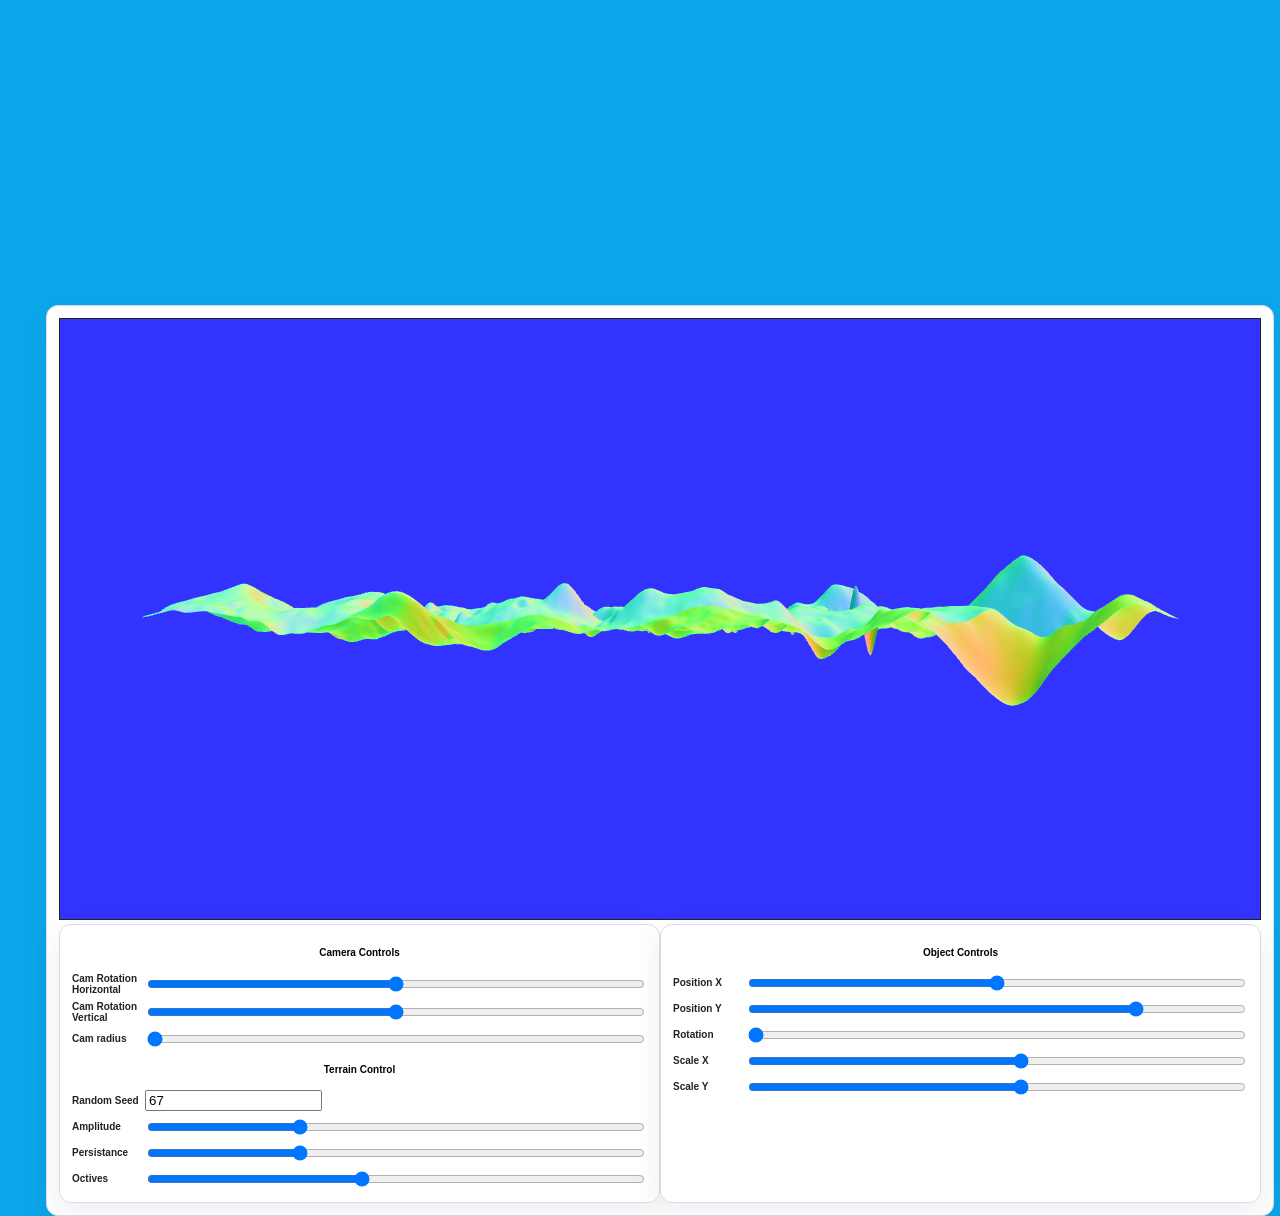
==== index.html @ 6c384bd0 "Initial commit" ====
<!doctype html>
<html lang="en">

<head>
	<meta charset="UTF-8" />
	<meta name="viewport" content="width=device-width, initial-scale=1.0" />
	<title>Centered Canvas</title>
	<link rel="stylesheet" href="styles.css" />
</head>

<body>
	<main class="panel">

		<canvas id="c" width="500" height="300"></canvas>
		<div class="sliders-container">
			<div class="sliders-div">
				<span>
					<p>Camera Controls</p>
				</span>

				<label class="slider-row" for="cam-rot-slider">
					<span>Cam Rotation Horizontal</span>
					<input id="cam-rot" type="range" min="-3.14" max="3.14" step="0.01" value="0" />
				</label>
				<label class="slider-row" for="cam-rot-slider">
					<span>Cam Rotation Vertical</span>
					<input id="cam-rot-vert" type="range" min="-1.5" max="1.5" step="0.01" value="0" />
				</label>
				<label class="slider-row" for="cam-radius-slider">
					<span>Cam radius</span>
					<input id="cam-rad" type="range" min="100" max="1000" step="0.01" value="1" />
				</label>

				<span>
					<p>Terrain Control</p>
				</span>

				<label class="slider-row" for="seed-input">
					<span>Random Seed</span>
					<input id="seed-input" type="number" />
				</label>

				<label class="slider-row" for="amplitude-slider">
					<span>Amplitude</span>
					<input id="amplitude-slider" type="range" min="0" max="2" step="0.01" value="1" />
				</label>

				<label class="slider-row" for="persistance-slider">
					<span>Persistance</span>
					<input id="persistance-slider" type="range" min="0" max="1" step="0.01" value="0" />
				</label>

				<label class="slider-row" for="octives-slider">
					<span>Octives</span>
					<input id="octives-slider" type="range" min="1" max="8" step="1" value="0" />
				</label>

			</div>
			<div class="sliders-div">
				<span>
					<p>Object Controls</p>
				</span>

				<label class="slider-row" for="x-slider">
					<span>Position X</span>
					<input id="x-slider" type="range" min="-1000" max="1000" value="0" />
				</label>
				<label class="slider-row" for="y-slider">
					<span>Position Y</span>
					<input id="y-slider" type="range" min="-1000" max="1000" value="0" />
				</label>
				<label class="slider-row" for="rot-z-slider">
					<span>Rotation</span>
					<input id="rot-z-slider" type="range" min="0" max="360" value="0" />
				</label>
				<label class="slider-row" for="scale-x-slider">
					<span>Scale X</span>
					<input id="scale-x-slider" type="range" min="-10" max="10" step="0.01" value="1" />
				</label>
				<label class="slider-row" for="scale-y-slider">
					<span>Scale Y</span>
					<input id="scale-y-slider" type="range" min="-10" max="10" step="0.01" value="1" />
				</label>
			</div>

		</div>


	</main>
	<script src="./procedural/perlin-noise-gen.js" defer></script>
	<script src="./procedural/height-fields.js" defer></script>
	<script src="./procedural/mesh-utils.js" defer></script>
	<script src="objects.js" defer></script>
	<script src="objects.js" defer></script>
	<script src="webgl-utils.js" defer></script>
	<script src="m4.js" defer></script>
	<script src="data.js" defer></script>
	<script src="gl_shaders.js" defer></script>
	<script src="sliders.js" defer></script>
	<script src="hunter-utils.js" defer></script>
	<script src="main.js" defer></script>

</body>

</html>
---- styles.css ----
html,
body {
	margin: 10px;
	width: 100%;
	height: 100%;
}

body {
	display: flex;
	align-items: center;
	justify-content: center;
	background: #0ba7ea;
	font-family: sans-serif;
	margin-top:  300px;
}

.panel {
	display: flex;
	flex-direction: column;
	gap: 4px;
	padding: 12px;
	border: 1px solid #d7dde8;
	border-radius: 12px;
	background: #ffffff;
	box-shadow: 0 10px 30px rgba(24, 36, 61, 0.08);
}

.sliders-container{
	display: flex;
	flex-direction: row;
}

.sliders-div{
	width: 50%;
	display: flex;
	flex-direction: column;
	gap: 4px;
	padding: 12px;
	border: 1px solid #d7dde8;
	border-radius: 12px;
	background: #ffffff;
	box-shadow: 0 10px 30px rgba(24, 36, 61, 0.08);
}

canvas {
	width: 1200px;
	height: 600px;
	border: 1px solid #222;
	background: #fff;
}

.slider-row {
	display: flex;
	align-items: center;
	gap: 1px;
	font-size: 5px;
	color: #222;
	padding: 1px 0;
}

.slider-row span {
	width: 72px;
	font-size: 10px;
	font-weight: 600;
}

.slider-row input[type="range"] {
	flex: 1;
}

p{
    font-size: 10px;
	font-weight: 600;
    text-align: center;
}
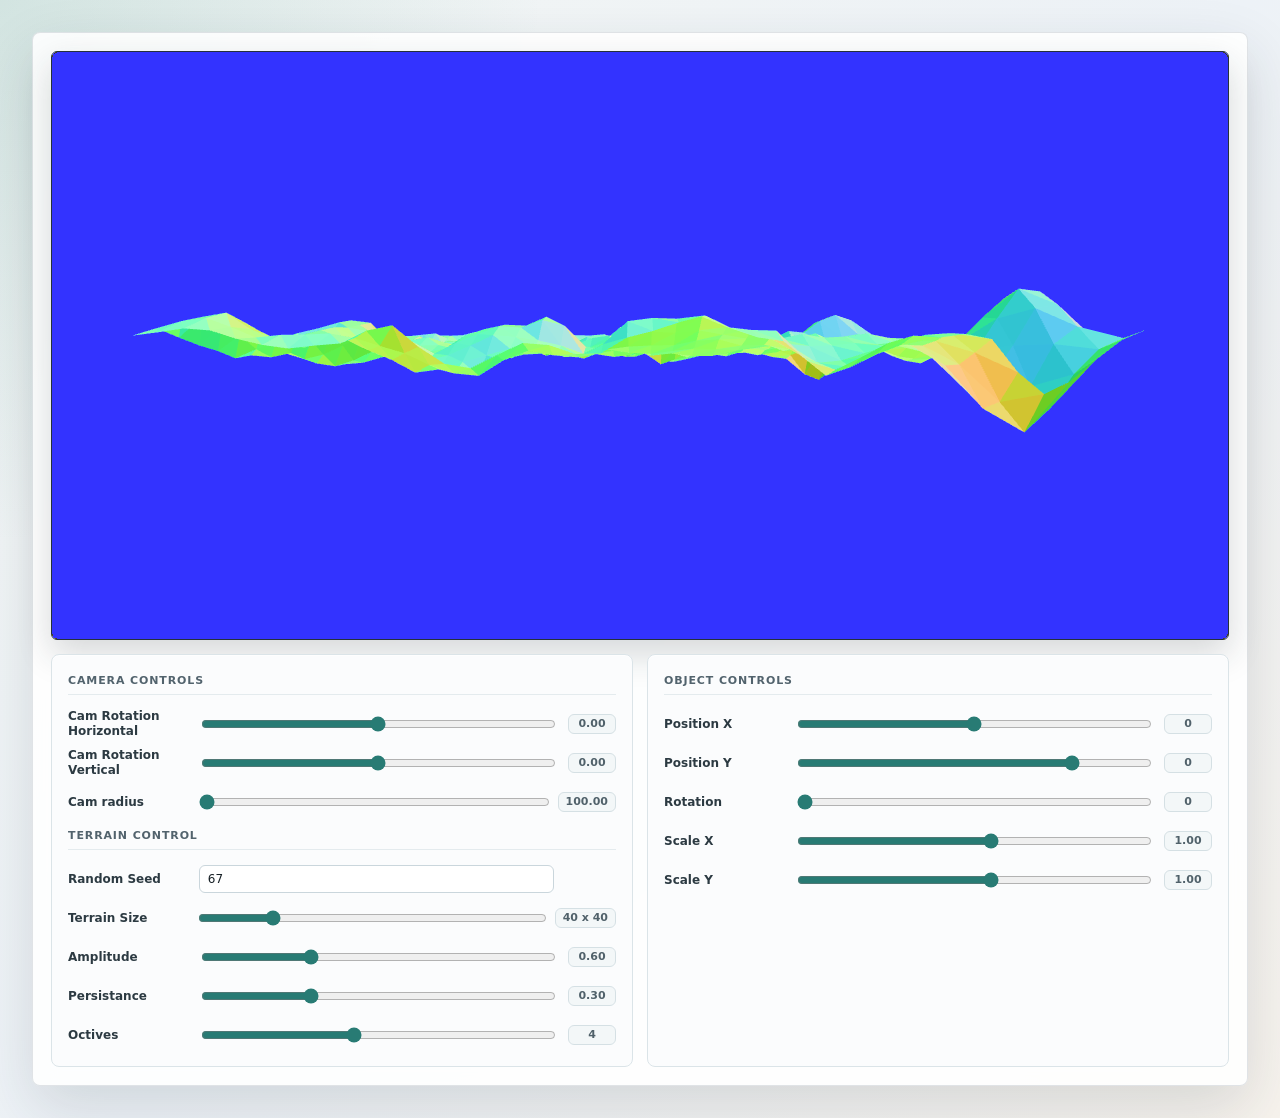
==== commit 1becd4b0: "Updated style and added Terrain size slider" ====
--- a/index.html
+++ b/index.html
@@ -38,6 +38,11 @@
 				<label class="slider-row" for="seed-input">
 					<span>Random Seed</span>
 					<input id="seed-input" type="number" />
+				</label>
+
+				<label class="slider-row" for="terrain-size-slider">
+					<span>Terrain Size</span>
+					<input id="terrain-size-slider" type="range" min="10" max="160" step="1" value="40" />
 				</label>
 
 				<label class="slider-row" for="amplitude-slider">
@@ -102,4 +107,4 @@
 
 </body>
 
-</html>+</html>
--- a/styles.css
+++ b/styles.css
@@ -1,75 +1,158 @@
+* {
+	box-sizing: border-box;
+}
+
 html,
 body {
-	margin: 10px;
-	width: 100%;
-	height: 100%;
+	margin: 0;
+	min-width: 100%;
+	min-height: 100%;
 }
 
 body {
 	display: flex;
 	align-items: center;
 	justify-content: center;
-	background: #0ba7ea;
-	font-family: sans-serif;
-	margin-top:  300px;
+	min-height: 100vh;
+	padding: 32px;
+	background:
+		radial-gradient(circle at top left, rgba(36, 130, 120, 0.16), transparent 34rem),
+		linear-gradient(135deg, #f4f7f5 0%, #edf2f7 52%, #f7f3ed 100%);
+	color: #172026;
+	font-family: Inter, ui-sans-serif, system-ui, -apple-system, BlinkMacSystemFont, "Segoe UI", sans-serif;
 }
 
 .panel {
 	display: flex;
 	flex-direction: column;
-	gap: 4px;
-	padding: 12px;
-	border: 1px solid #d7dde8;
-	border-radius: 12px;
-	background: #ffffff;
-	box-shadow: 0 10px 30px rgba(24, 36, 61, 0.08);
+	gap: 14px;
+	width: min(100%, 1240px);
+	padding: 18px;
+	border: 1px solid rgba(105, 123, 134, 0.2);
+	border-radius: 8px;
+	background: rgba(255, 255, 255, 0.88);
+	box-shadow: 0 22px 60px rgba(31, 45, 54, 0.14);
+	backdrop-filter: blur(12px);
 }
 
-.sliders-container{
-	display: flex;
-	flex-direction: row;
+.sliders-container {
+	display: grid;
+	grid-template-columns: repeat(2, minmax(0, 1fr));
+	gap: 14px;
 }
 
-.sliders-div{
-	width: 50%;
+.sliders-div {
 	display: flex;
 	flex-direction: column;
-	gap: 4px;
-	padding: 12px;
-	border: 1px solid #d7dde8;
-	border-radius: 12px;
-	background: #ffffff;
-	box-shadow: 0 10px 30px rgba(24, 36, 61, 0.08);
+	gap: 9px;
+	min-width: 0;
+	padding: 16px;
+	border: 1px solid #dbe4e8;
+	border-radius: 8px;
+	background: #fbfcfd;
+	box-shadow: inset 0 1px 0 rgba(255, 255, 255, 0.72);
 }
 
 canvas {
-	width: 1200px;
-	height: 600px;
-	border: 1px solid #222;
-	background: #fff;
+	display: block;
+	width: 100%;
+	height: auto;
+	aspect-ratio: 2 / 1;
+	border: 1px solid #25313a;
+	border-radius: 6px;
+	background: #ffffff;
+	box-shadow: 0 14px 34px rgba(32, 44, 52, 0.18);
 }
 
 .slider-row {
-	display: flex;
+	display: grid;
+	grid-template-columns: minmax(112px, 0.34fr) minmax(120px, 1fr) minmax(52px, auto);
 	align-items: center;
-	gap: 1px;
-	font-size: 5px;
-	color: #222;
-	padding: 1px 0;
+	gap: 10px;
+	min-height: 30px;
+	color: #2c3a42;
+	font-size: 12px;
 }
 
 .slider-row span {
-	width: 72px;
-	font-size: 10px;
-	font-weight: 600;
+	font-size: 12px;
+	font-weight: 650;
+	line-height: 1.25;
+}
+
+.slider-row .value-readout {
+	justify-self: end;
+	min-width: 48px;
+	padding: 3px 7px;
+	border: 1px solid #d5e0e4;
+	border-radius: 6px;
+	background: #f3f7f8;
+	color: #50616a;
+	font-size: 11px;
+	font-variant-numeric: tabular-nums;
+	font-weight: 700;
+	line-height: 1.1;
+	text-align: center;
+}
+
+.slider-row input {
+	min-width: 0;
 }
 
 .slider-row input[type="range"] {
-	flex: 1;
+	width: 100%;
+	accent-color: #287b74;
+	cursor: pointer;
 }
 
-p{
-    font-size: 10px;
-	font-weight: 600;
-    text-align: center;
+.slider-row input[type="number"] {
+	width: 100%;
+	min-height: 28px;
+	padding: 5px 8px;
+	border: 1px solid #cad6dc;
+	border-radius: 6px;
+	background: #ffffff;
+	color: #172026;
+	font: inherit;
 }
+
+.slider-row input:focus-visible {
+	outline: 2px solid rgba(40, 123, 116, 0.32);
+	outline-offset: 2px;
+}
+
+p {
+	margin: 3px 0 5px;
+	padding-bottom: 7px;
+	border-bottom: 1px solid #e4ebee;
+	color: #52636d;
+	font-size: 11px;
+	font-weight: 750;
+	letter-spacing: 0.08em;
+	text-align: left;
+	text-transform: uppercase;
+}
+
+@media (max-width: 780px) {
+	body {
+		align-items: flex-start;
+		padding: 16px;
+	}
+
+	.panel {
+		padding: 12px;
+	}
+
+	.sliders-container {
+		grid-template-columns: 1fr;
+	}
+
+	.slider-row {
+		grid-template-columns: 1fr auto;
+		gap: 7px;
+	}
+
+	.slider-row input {
+		grid-column: 1 / -1;
+	}
+}
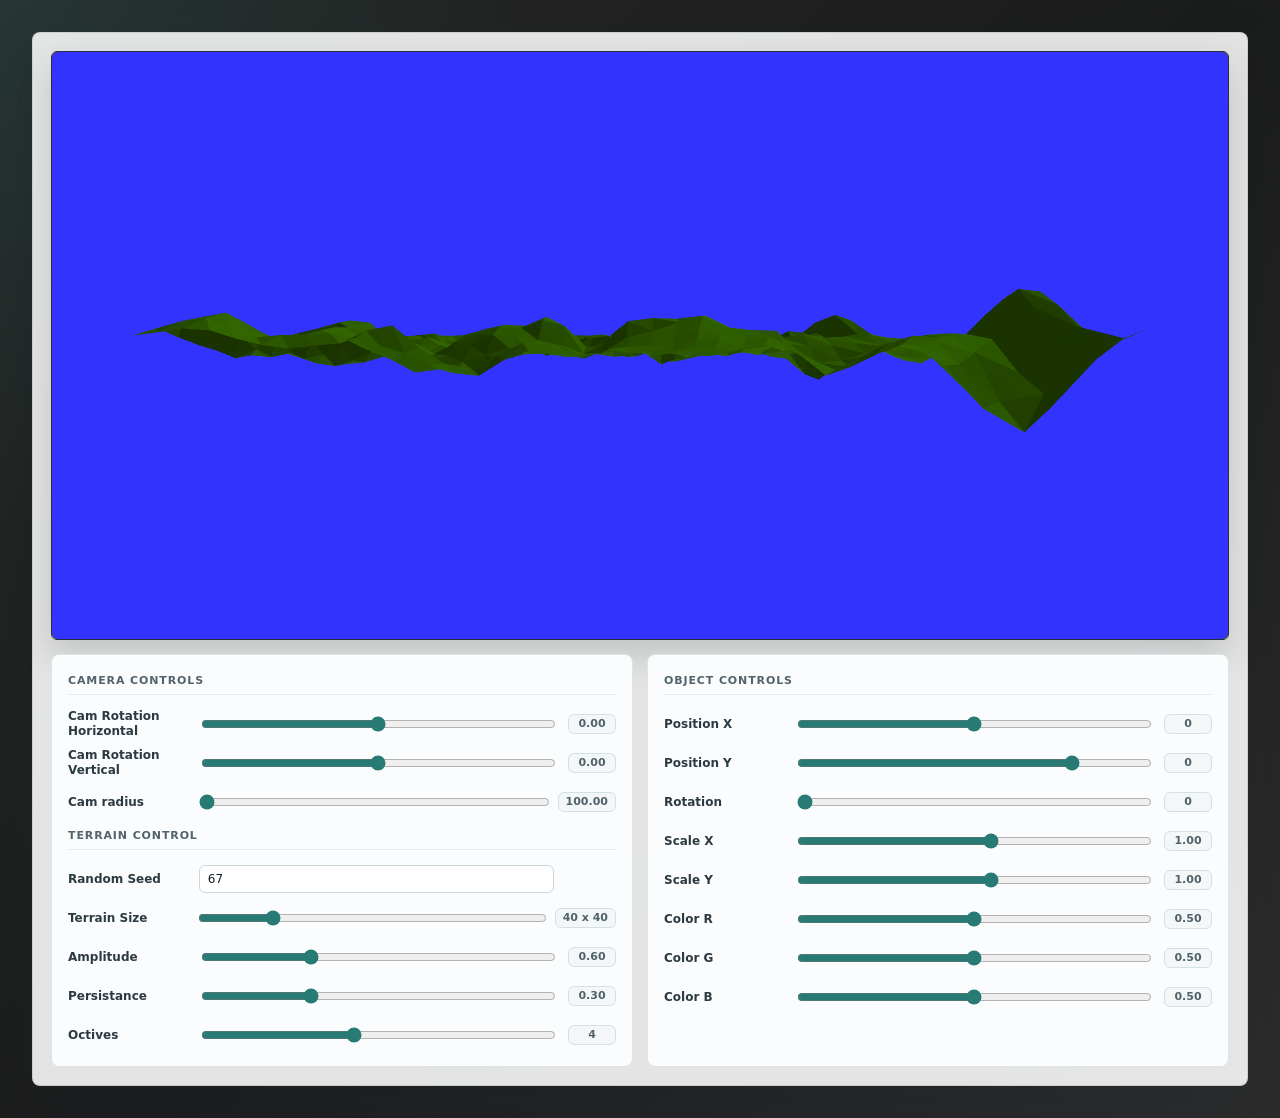
==== commit 230c6450: "added diffuse lighting and color sliders" ====
--- a/index.html
+++ b/index.html
@@ -68,7 +68,7 @@
 
 				<label class="slider-row" for="x-slider">
 					<span>Position X</span>
-					<input id="x-slider" type="range" min="-1000" max="1000" value="0" />
+					<input id="x-slider" type="range" min="-1000" max="1000" value="0"  />
 				</label>
 				<label class="slider-row" for="y-slider">
 					<span>Position Y</span>
@@ -85,6 +85,18 @@
 				<label class="slider-row" for="scale-y-slider">
 					<span>Scale Y</span>
 					<input id="scale-y-slider" type="range" min="-10" max="10" step="0.01" value="1" />
+				</label>
+				<label class="slider-row" for="color-r-slider">
+					<span>Color R</span>
+					<input id="color-r-slider" type="range" min="0" max="1" step="0.001" value=".5" />
+				</label>
+				<label class="slider-row" for="color-g-slider">
+					<span>Color G</span>
+					<input id="color-g-slider" type="range" min="0" max="1" step="0.001" value=".5" />
+				</label>
+				<label class="slider-row" for="color-b-slider">
+					<span>Color B</span>
+					<input id="color-b-slider" type="range" min="0" max="1" step="0.001" value=".5" />
 				</label>
 			</div>
 
--- a/styles.css
+++ b/styles.css
@@ -17,7 +17,7 @@
 	padding: 32px;
 	background:
 		radial-gradient(circle at top left, rgba(36, 130, 120, 0.16), transparent 34rem),
-		linear-gradient(135deg, #f4f7f5 0%, #edf2f7 52%, #f7f3ed 100%);
+		linear-gradient(135deg, #272827 0%, #1b1c1c 52%, #2c2c2c 100%);
 	color: #172026;
 	font-family: Inter, ui-sans-serif, system-ui, -apple-system, BlinkMacSystemFont, "Segoe UI", sans-serif;
 }
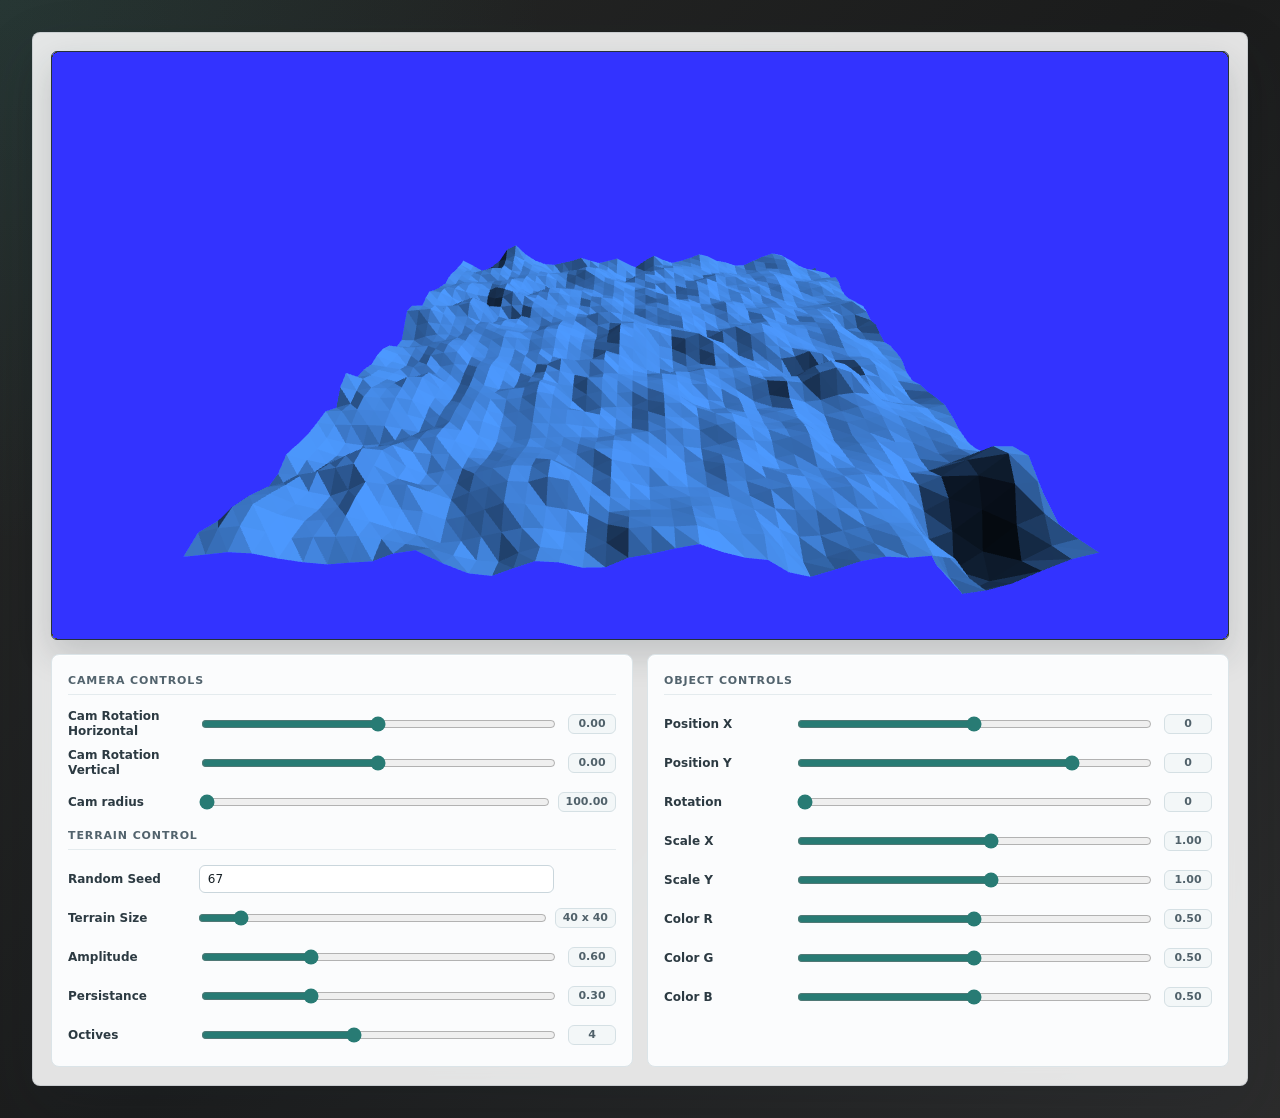
==== commit 5b7005e3: "Updated defaults" ====
--- a/index.html
+++ b/index.html
@@ -42,7 +42,7 @@
 
 				<label class="slider-row" for="terrain-size-slider">
 					<span>Terrain Size</span>
-					<input id="terrain-size-slider" type="range" min="10" max="160" step="1" value="40" />
+					<input id="terrain-size-slider" type="range" min="10" max="300" step="1" value="40" />
 				</label>
 
 				<label class="slider-row" for="amplitude-slider">
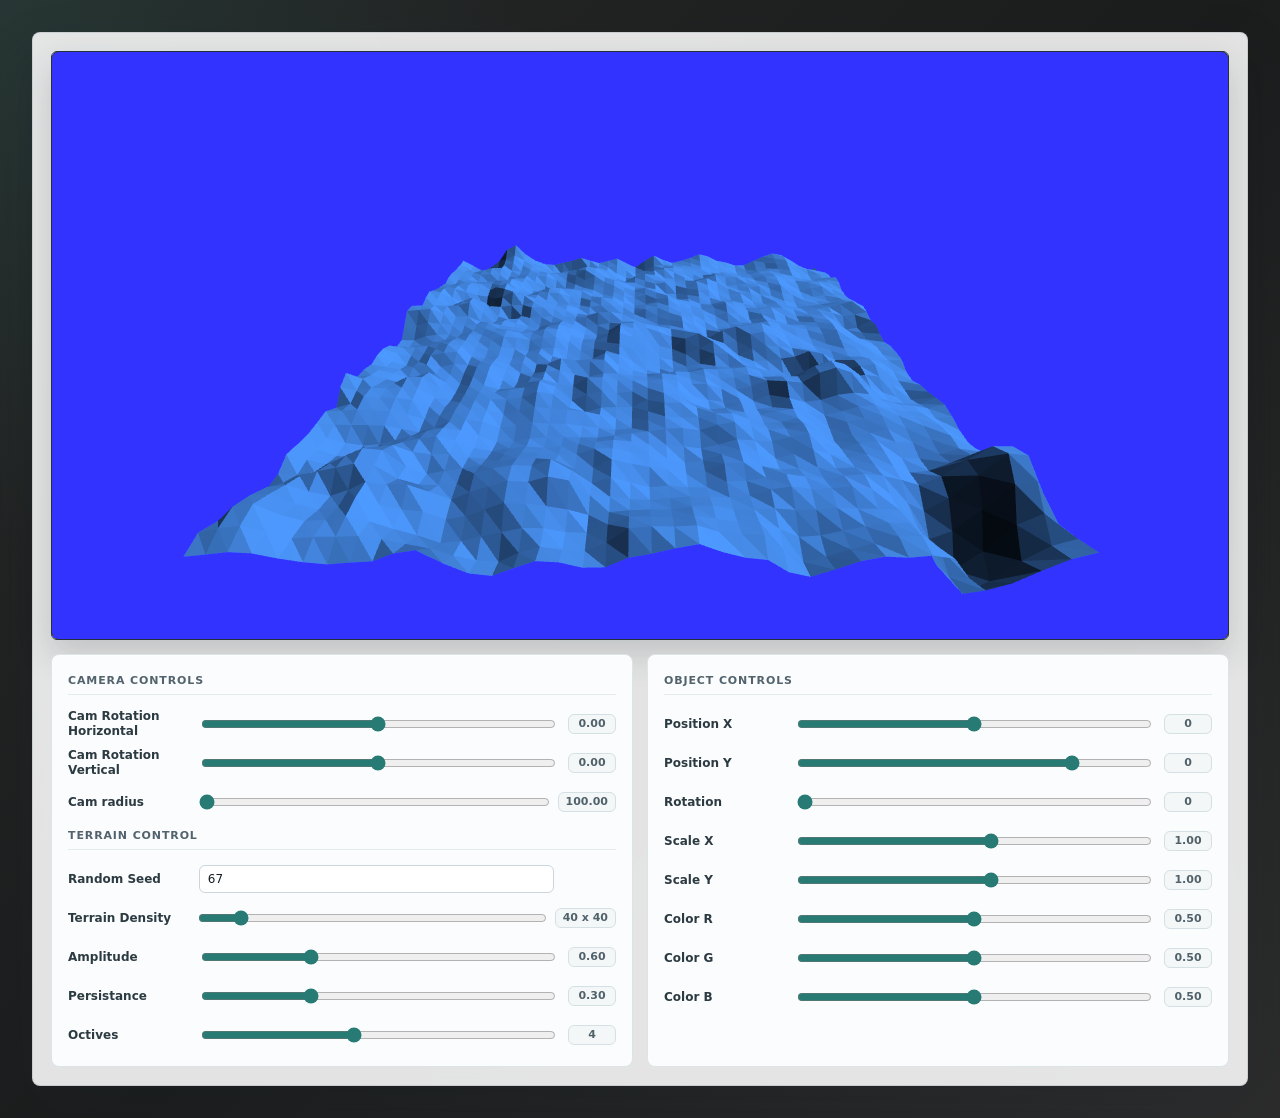
==== commit caf24344: "text update" ====
--- a/index.html
+++ b/index.html
@@ -41,7 +41,7 @@
 				</label>
 
 				<label class="slider-row" for="terrain-size-slider">
-					<span>Terrain Size</span>
+					<span>Terrain Density</span>
 					<input id="terrain-size-slider" type="range" min="10" max="300" step="1" value="40" />
 				</label>
 
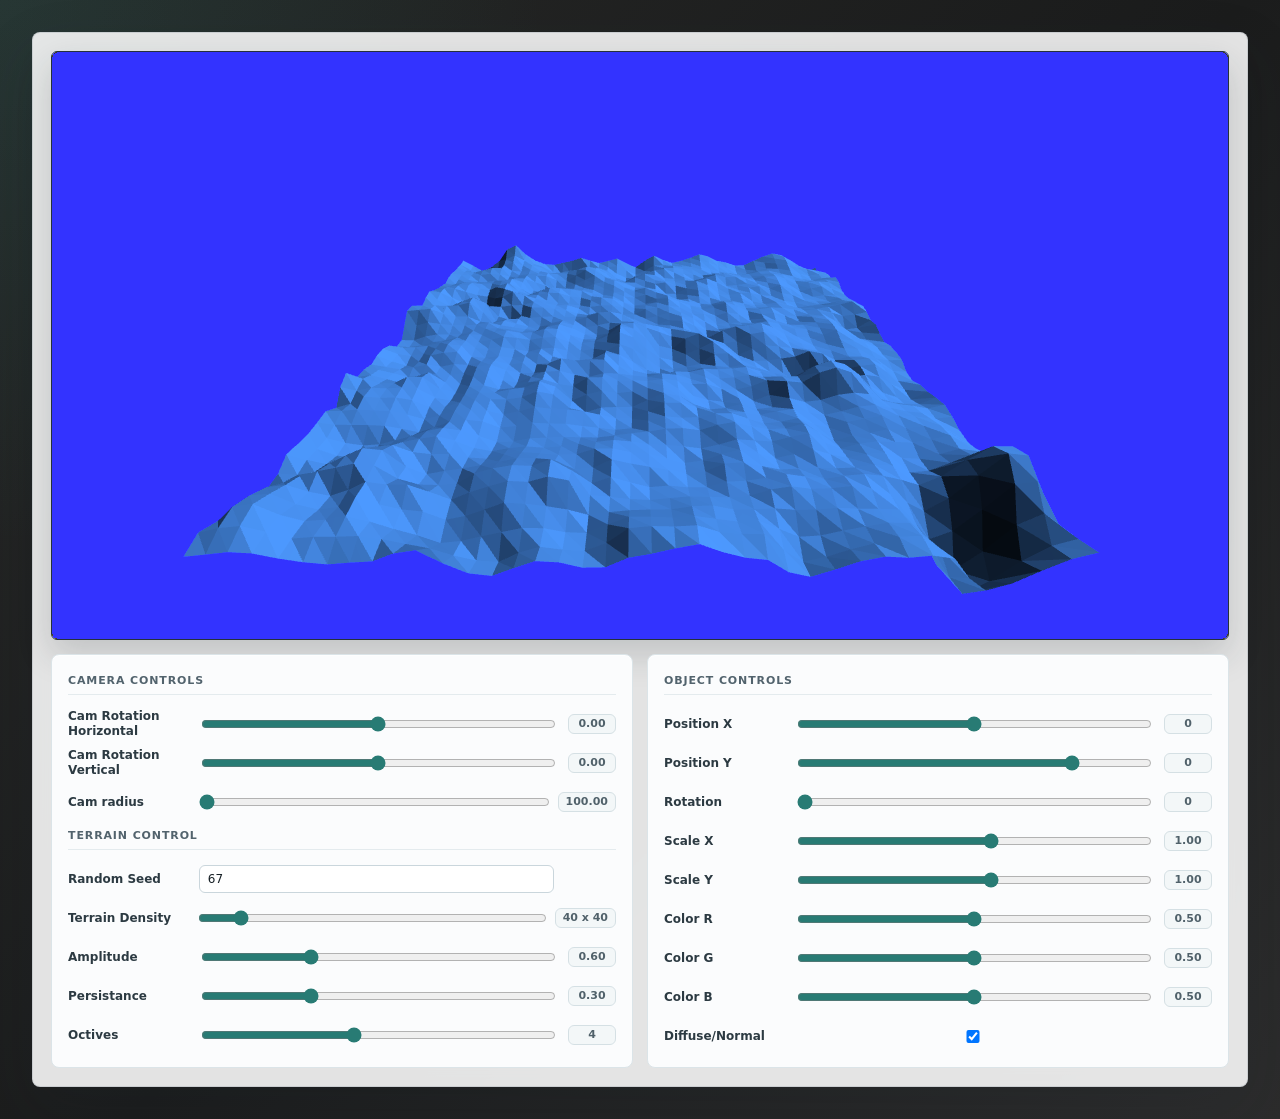
==== commit 25440566: "added toggle between diffuse lighting and viewing normals as color" ====
--- a/index.html
+++ b/index.html
@@ -98,6 +98,10 @@
 					<span>Color B</span>
 					<input id="color-b-slider" type="range" min="0" max="1" step="0.001" value=".5" />
 				</label>
+				<label class="slider-row" for="color-mode-toggle">
+					<span>Diffuse/Normal</span>
+					<input id="color-mode-toggle" type="checkbox" checked="true"/>
+				</label>
 			</div>
 
 		</div>
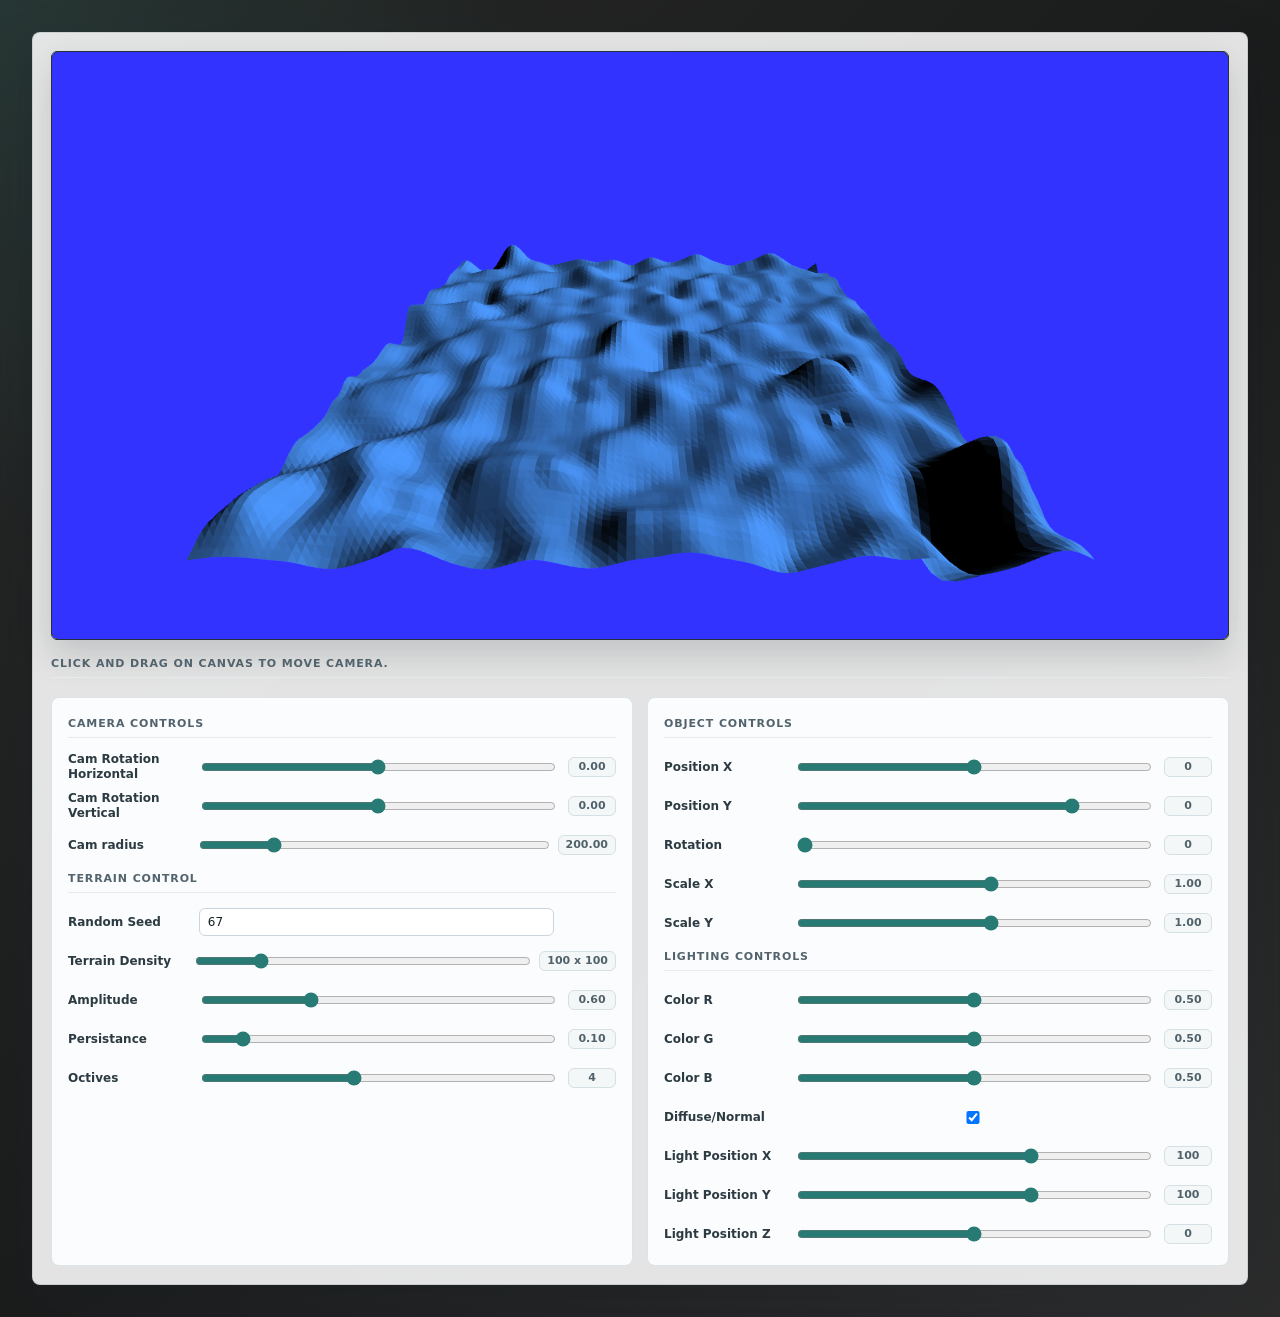
==== commit a39fb152: "added light position movement sliders" ====
--- a/index.html
+++ b/index.html
@@ -12,6 +12,7 @@
 	<main class="panel">
 
 		<canvas id="c" width="500" height="300"></canvas>
+		<p>Click and drag on canvas to move camera.</p>
 		<div class="sliders-container">
 			<div class="sliders-div">
 				<span>
@@ -28,7 +29,7 @@
 				</label>
 				<label class="slider-row" for="cam-radius-slider">
 					<span>Cam radius</span>
-					<input id="cam-rad" type="range" min="100" max="1000" step="0.01" value="1" />
+					<input id="cam-rad" type="range" min="100" max="1000" step="0.01" value="200" />
 				</label>
 
 				<span>
@@ -42,7 +43,7 @@
 
 				<label class="slider-row" for="terrain-size-slider">
 					<span>Terrain Density</span>
-					<input id="terrain-size-slider" type="range" min="10" max="300" step="1" value="40" />
+					<input id="terrain-size-slider" type="range" min="10" max="500" step="1" value="40" />
 				</label>
 
 				<label class="slider-row" for="amplitude-slider">
@@ -86,10 +87,17 @@
 					<span>Scale Y</span>
 					<input id="scale-y-slider" type="range" min="-10" max="10" step="0.01" value="1" />
 				</label>
+				
+				
+				<span>
+					<p>Lighting Controls</p>
+				</span>
+
 				<label class="slider-row" for="color-r-slider">
 					<span>Color R</span>
 					<input id="color-r-slider" type="range" min="0" max="1" step="0.001" value=".5" />
 				</label>
+
 				<label class="slider-row" for="color-g-slider">
 					<span>Color G</span>
 					<input id="color-g-slider" type="range" min="0" max="1" step="0.001" value=".5" />
@@ -102,6 +110,20 @@
 					<span>Diffuse/Normal</span>
 					<input id="color-mode-toggle" type="checkbox" checked="true"/>
 				</label>
+				
+				<label class="slider-row" for="light-pos-x">
+					<span>Light Position X</span>
+					<input id="light-pos-x" type="range" min="-300" max="300" step="1" value="100" />
+				</label>
+				<label class="slider-row" for="light-pos-y">
+					<span>Light Position Y</span>
+					<input id="light-pos-y" type="range" min="-300" max="300" step="1" value="100" />
+				</label>
+				<label class="slider-row" for="light-pos-z">
+					<span>Light Position Z</span>
+					<input id="light-pos-z" type="range" min="-300" max="300" step="1" value="0" />
+				</label>
+
 			</div>
 
 		</div>
